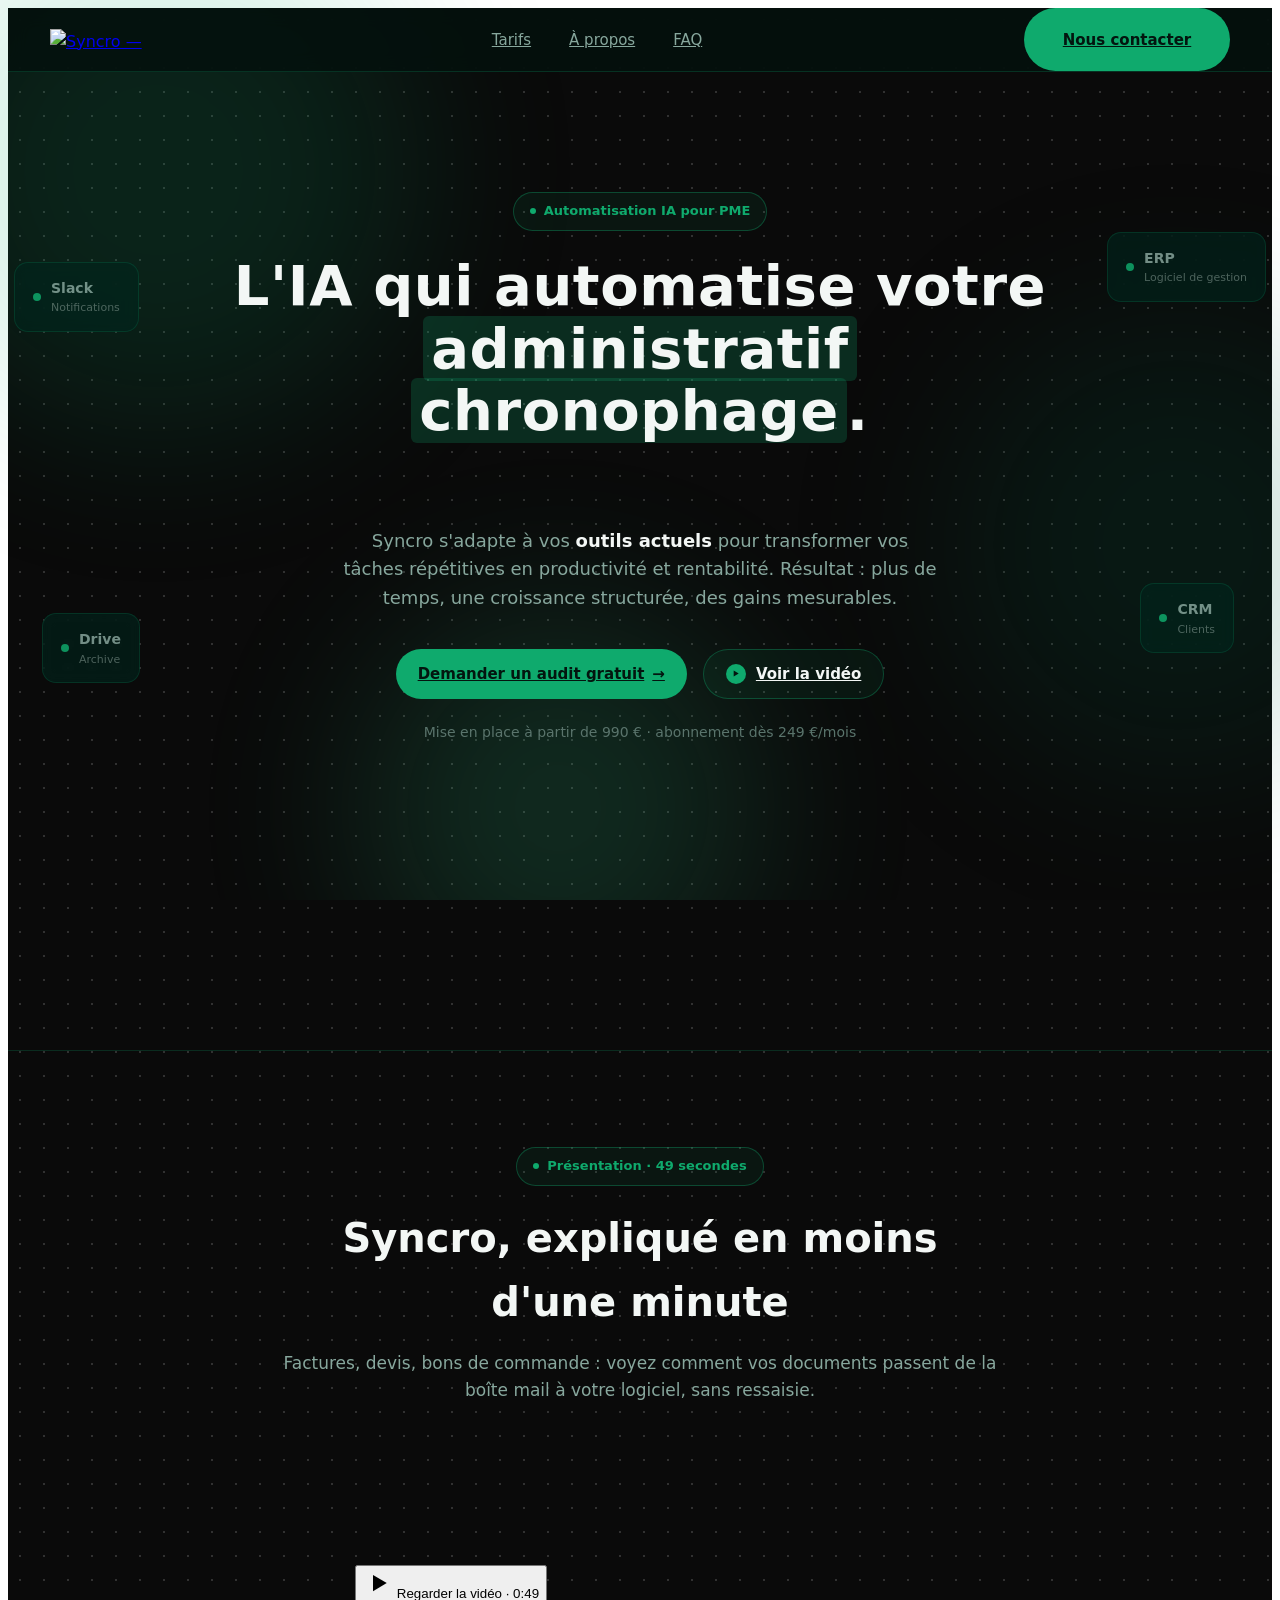
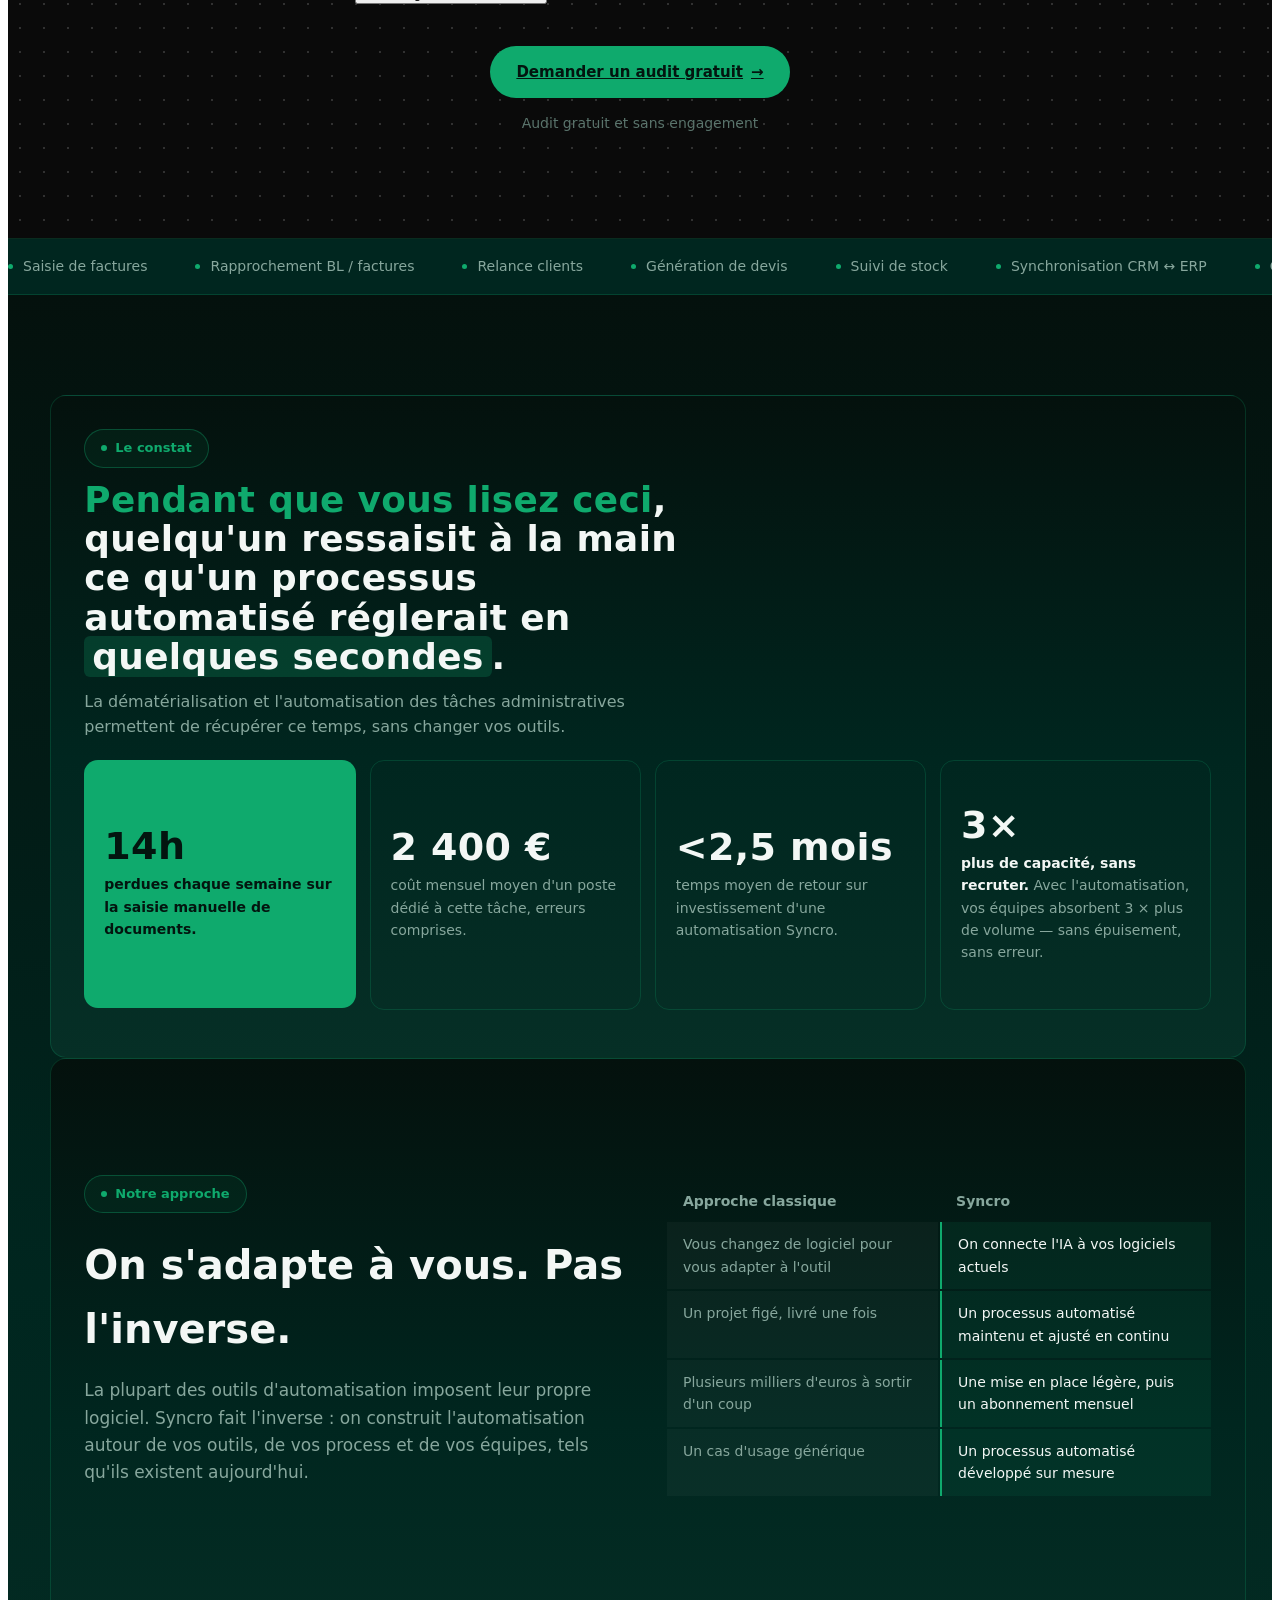
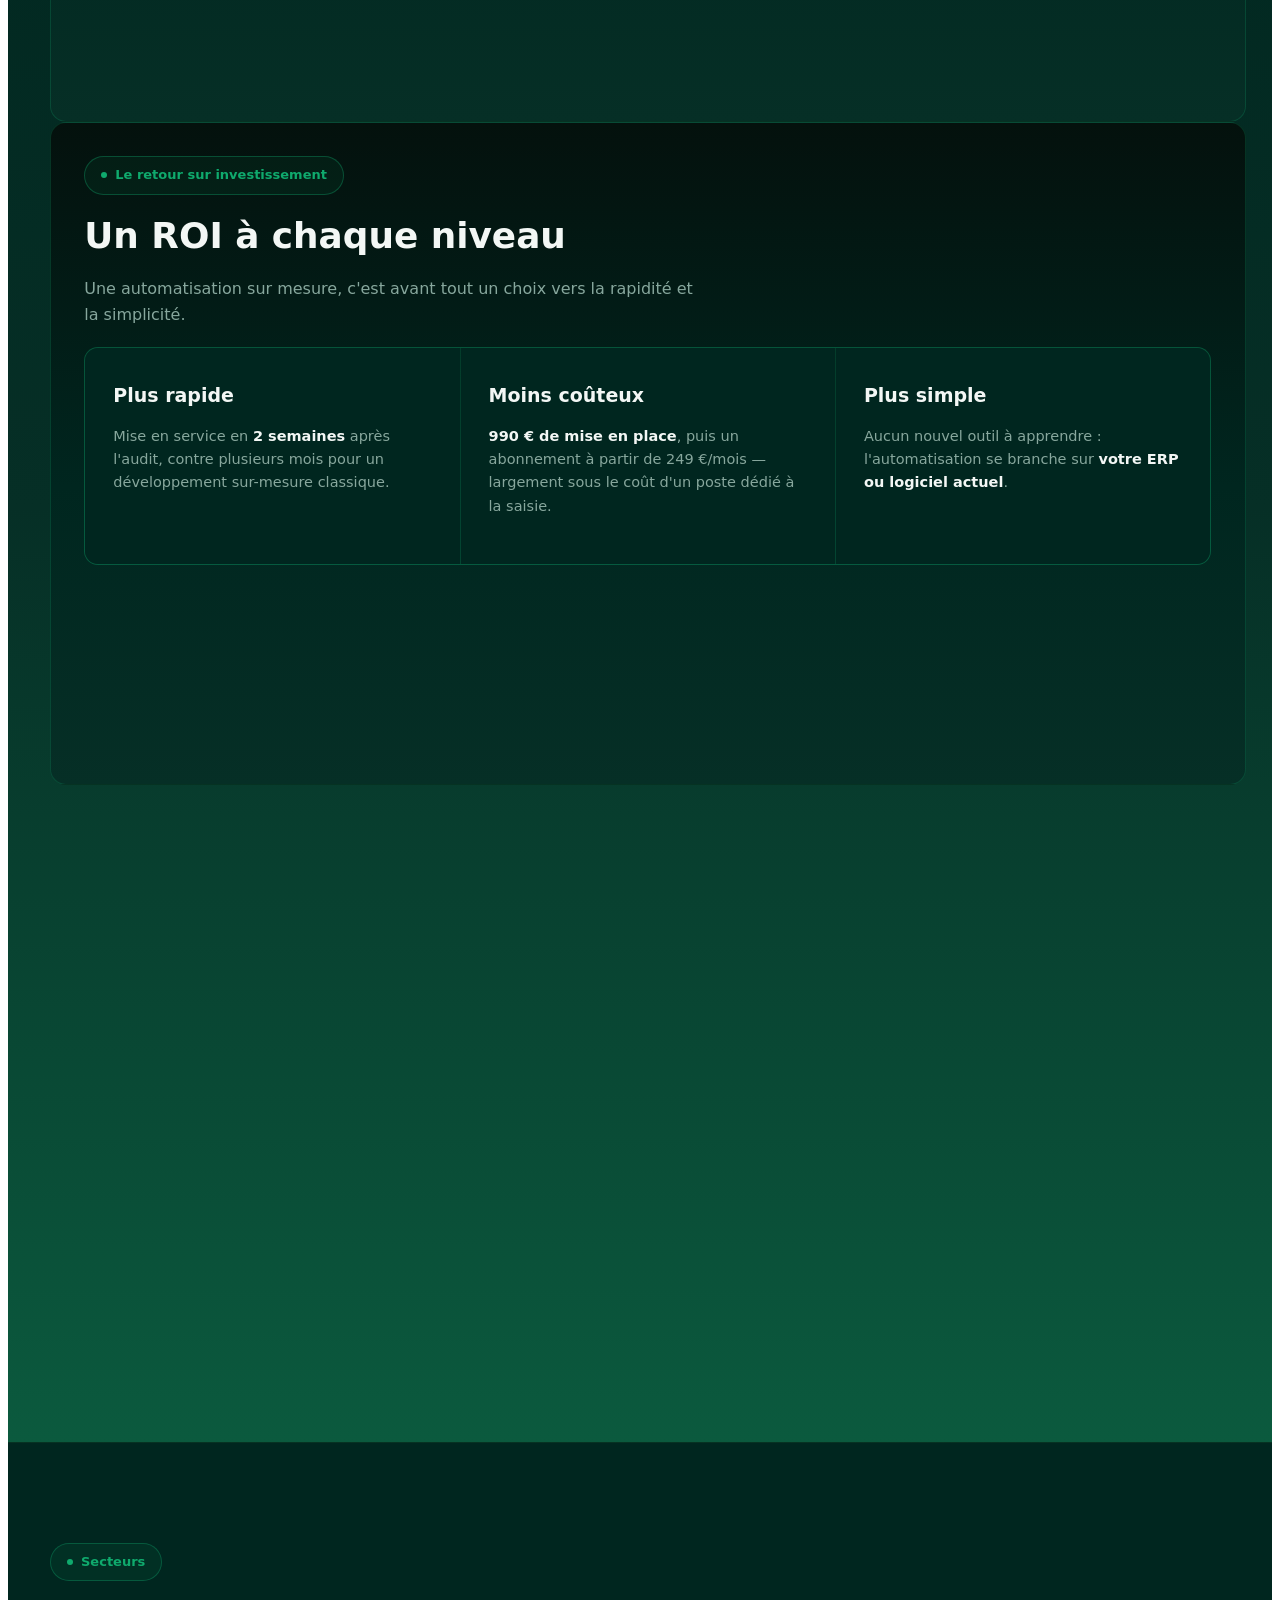
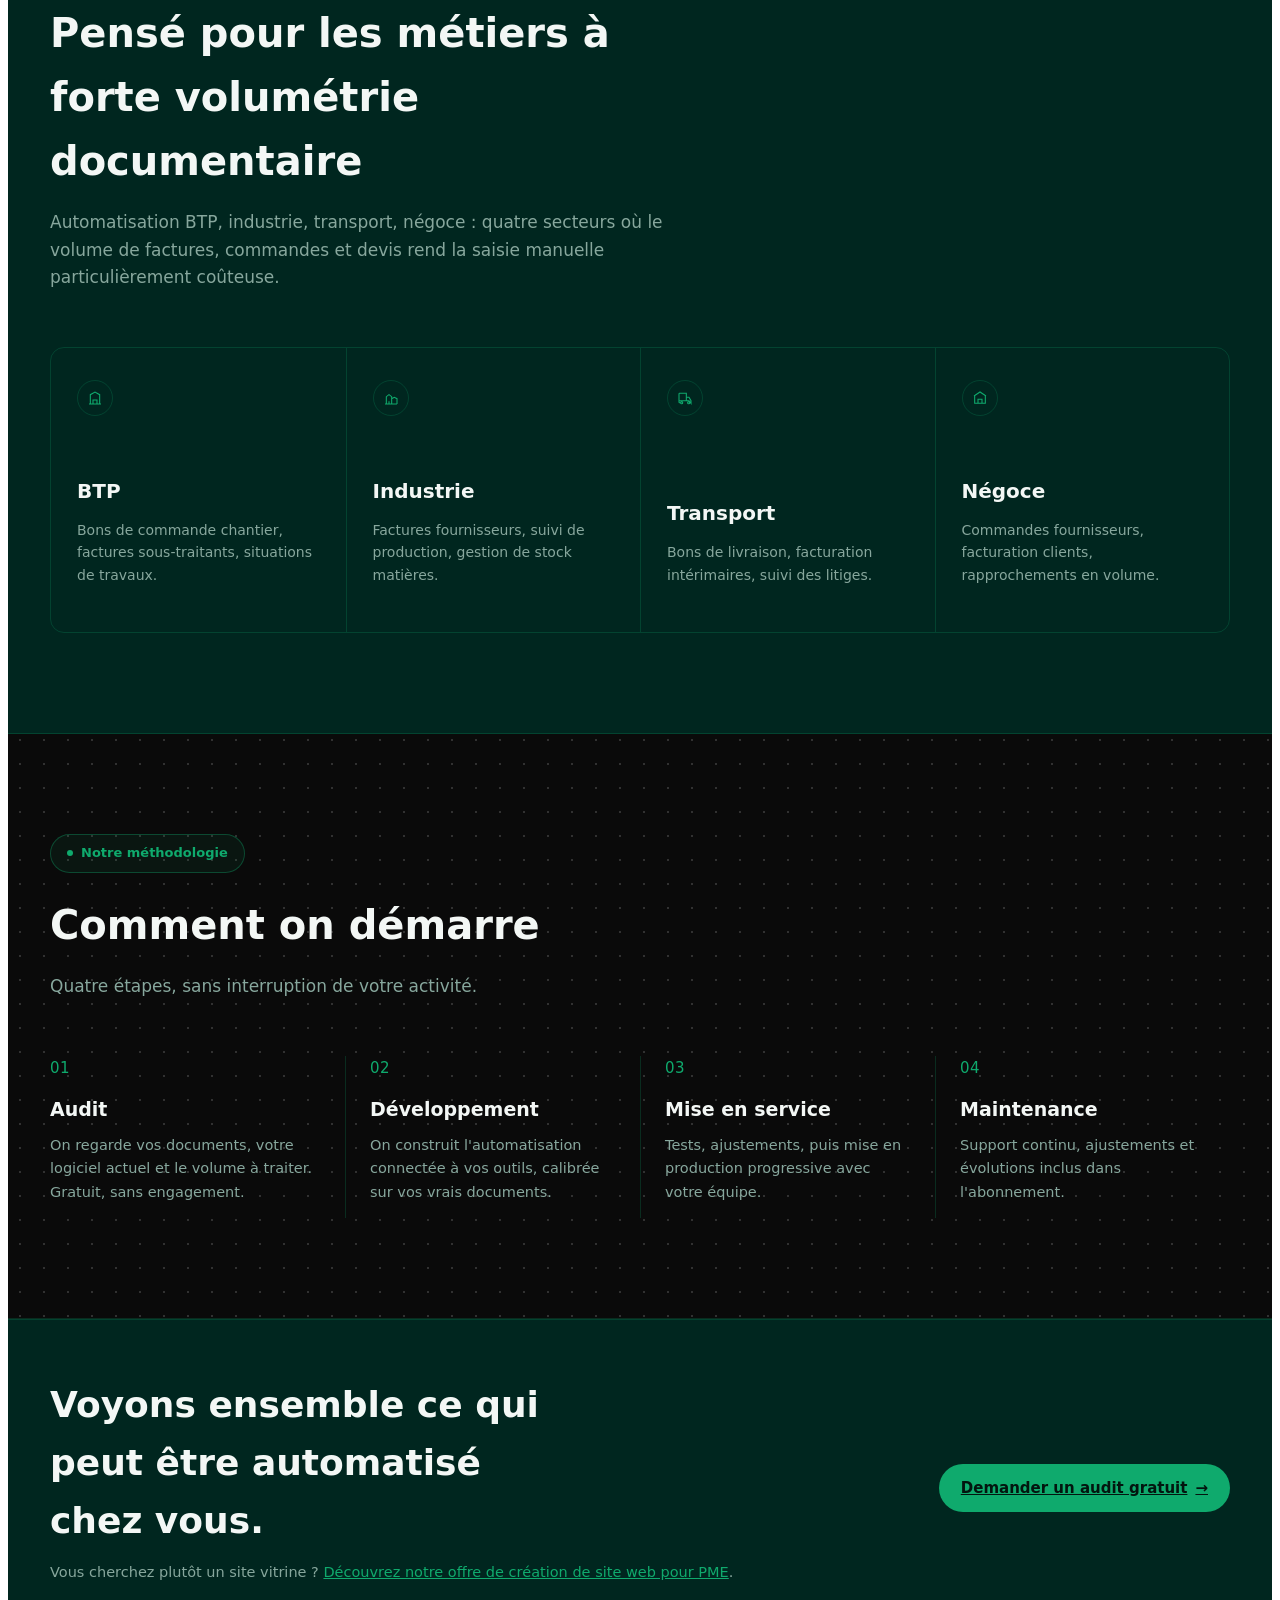
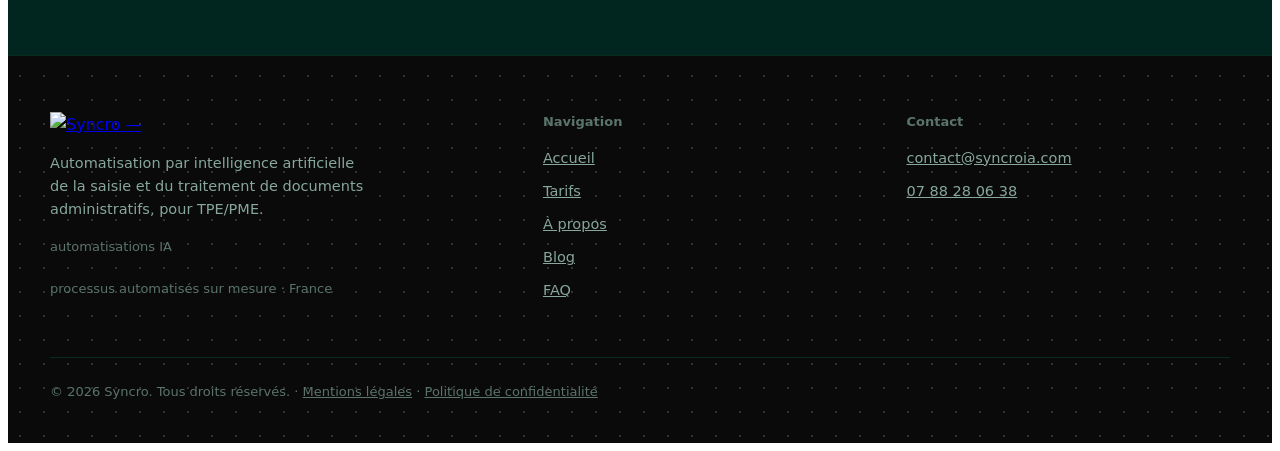
==== site-web-syncro/index.html @ abe9ef17 "Add files via upload" ====
<!DOCTYPE html>
<html lang="fr">
<head>
<meta charset="utf-8">
<meta name="viewport" content="width=device-width, initial-scale=1">
<title>Syncro — Automatisation IA et numérisation PME</title>
<meta name="description" content="Automatisation IA pour TPE PME : saisie de factures automatique, dématérialisation et automatisation des tâches administratives en BTP, industrie, transport et négoce.">
<link rel="canonical" href="https://syncroia.com/">
<link rel="icon" href="/favicon.ico" sizes="any">
<link rel="icon" type="image/png" sizes="32x32" href="/favicon-32x32.png">
<link rel="icon" type="image/png" sizes="16x16" href="/favicon-16x16.png">
<link rel="apple-touch-icon" href="/apple-touch-icon.png">
<meta property="og:title" content="Syncro — Automatisation IA et numérisation PME">
<meta property="og:description" content="Automatisation IA pour TPE PME : saisie de factures automatique, dématérialisation et automatisation des tâches administratives en BTP, industrie, transport et négoce.">
<meta property="og:image" content="https://syncroia.com/assets/syncro-logo.png">
<meta property="og:url" content="https://syncroia.com/">
<meta property="og:type" content="website">
<meta property="og:locale" content="fr_FR">
<meta name="twitter:card" content="summary_large_image">
<meta name="twitter:title" content="Syncro — Automatisation IA et numérisation PME">
<meta name="twitter:description" content="Automatisation IA pour TPE PME : saisie de factures automatique, dématérialisation et automatisation des tâches administratives en BTP, industrie, transport et négoce.">
<meta name="twitter:image" content="https://syncroia.com/assets/syncro-logo.png">
<link rel="preconnect" href="https://api.fontshare.com">
<link rel="preconnect" href="https://cdn.fontshare.com" crossorigin>
<link href="https://api.fontshare.com/v2/css?f[]=silka@400,500,600,700&amp;f[]=clash-display@500,600,700&amp;display=swap" rel="stylesheet">
<link rel="preload" as="image" href="/assets/video/vsl-syncro-poster.jpg">
<link rel="stylesheet" href="/assets/css/style.css">
<script type="application/ld+json">{"@context":"https://schema.org","@type":"Organization","name":"Syncro","legalName":"GZ Partners","url":"https://syncroia.com/","logo":"https://syncroia.com/assets/syncro-logo.png","email":"contact@syncroia.com","telephone":"+33788280638","address":{"@type":"PostalAddress","addressLocality":"Lambesc","postalCode":"13410","addressCountry":"FR"}}</script>
<script type="application/ld+json">{"@context":"https://schema.org","@type":"Service","serviceType":"Automatisation IA et numérisation des processus","provider":{"@type":"Organization","name":"Syncro"},"areaServed":"FR","description":"Automatisation des tâches administratives et saisie de factures automatique pour TPE PME du BTP, de l'industrie, du transport et du négoce."}</script>
<script type="application/ld+json">{"@context":"https://schema.org","@type":"Service","serviceType":"Création de site web pour PME","provider":{"@type":"Organization","name":"Syncro"},"areaServed":"FR","description":"Création de site web sur mesure pour TPE PME, rapide, sobre et optimisé SEO."}</script>
<script src="https://cdn.jsdelivr.net/npm/lenis@1.1.18/dist/lenis.min.js" defer></script>
<script src="/assets/js/main.js" defer></script>
</head>
<body>
<div style="position:relative;min-height:100vh;background:radial-gradient(ellipse 900px 500px at 15% -10%, rgba(15,170,109,0.12), transparent 60%), radial-gradient(rgba(255,255,255,0.16) 1px, transparent 1px) 0 0/24px 24px, #0a0a0a; color:#f3f7f5; font-family:'Silka','Segoe UI',system-ui,sans-serif; font-size:16px; line-height:1.6; -webkit-font-smoothing:antialiased;">

  <div aria-hidden="true" style="position:fixed;inset:0;z-index:0;pointer-events:none;overflow:hidden;">
    <div style="position:absolute;border-radius:50%;filter:blur(90px);opacity:0.16;width:520px;height:520px;background:#0faa6d;top:-10%;left:-8%;animation:drift1 34s ease-in-out infinite;"></div>
    <div style="position:absolute;border-radius:50%;filter:blur(90px);opacity:0.16;width:460px;height:460px;background:#006849;top:35%;right:-10%;animation:drift2 42s ease-in-out infinite;"></div>
    <div style="position:absolute;border-radius:50%;filter:blur(90px);opacity:0.16;width:400px;height:400px;background:#35d492;bottom:-12%;left:28%;animation:drift3 38s ease-in-out infinite;"></div>
  </div>

  <!-- HEADER -->
  <header class="site-header" style="position:sticky;top:0;z-index:40;background:rgba(4,17,13,0.86);backdrop-filter:blur(10px);border-bottom:1px solid rgba(15,170,109,0.22);">
    <div style="max-width:1180px;margin:0 auto;padding:0 28px;display:flex;align-items:center;justify-content:space-between;flex-wrap:wrap;">
      <a href="/" style="display:flex;align-items:center;padding:18px 0;"><img src="/assets/syncro-logo.png" alt="Syncro — automatisation IA pour TPE PME" width="120" height="22" style="height:22px;width:auto;display:block;"></a>
      <nav data-header-nav="" style="display:flex;gap:4px;font-size:15px;align-items:center;position:relative;">
                <a href="/tarifs" class="nav-link" style="color:#87a79d;border:1px solid transparent;border-radius:100px;padding:8px 16px;transition:color .2s ease;">Tarifs</a>
        <a href="/a-propos" class="nav-link" style="color:#87a79d;border:1px solid transparent;border-radius:100px;padding:8px 16px;transition:color .2s ease;">À propos</a>
        <a href="/faq" class="nav-link" style="color:#87a79d;border:1px solid transparent;border-radius:100px;padding:8px 16px;transition:color .2s ease;">FAQ</a>
      </nav>
      <a href="/contact" data-header-cta="" style="display: inline-flex; align-items: center; justify-content: center; font-weight: 600; font-size: 15px; padding: 12px 22px; border-radius: 95px; background: #0faa6d; color: #03150f; width: 162px; height: 39px">Nous contacter</a>
    </div>
  </header>

  <main style="position:relative;z-index:1;">

    <section style="padding: 120px 0 96px; border-bottom: 1px solid rgba(15,170,109,0.22); position: relative; overflow: hidden; height: 762px">
      <div style="max-width:1180px;margin:0 auto;padding:0 28px;position:relative;">
        <div aria-hidden="true" style="position:absolute;left:-8px;top:70px;padding:14px 18px;border-radius:14px;border:1px solid rgba(15,170,109,0.22);background:rgba(0,38,31,0.7);user-select:none;-webkit-user-select:none;pointer-events:none;backdrop-filter:blur(6px);display:flex;align-items:center;gap:10px;opacity:0.85;z-index:0;pointer-events:none;">
          <span style="width: 8px; height: 8px; border-radius: 50%; background-color: #0FAA6D"></span>
          <div><div style="font-family:'Clash Display','Segoe UI',system-ui,sans-serif;font-size:14px;font-weight:600;color:#87a79d;">Slack</div><div style="font-size:11px;color:#5a746c;">Notifications</div></div>
        </div>
        <div aria-hidden="true" style="position:absolute;right:-8px;top:40px;padding:14px 18px;border-radius:14px;border:1px solid rgba(15,170,109,0.22);background:rgba(0,38,31,0.7);user-select:none;-webkit-user-select:none;pointer-events:none;backdrop-filter:blur(6px);display:flex;align-items:center;gap:10px;opacity:0.85;z-index:0;pointer-events:none;">
          <span style="width:8px;height:8px;border-radius:50%;background:#0faa6d;"></span>
          <div><div style="font-family: 'Clash Display', 'Segoe UI', system-ui, sans-serif; font-size: 14px; font-weight: 600; color: #87A79D">ERP</div><div style="font-size:11px;color:#5a746c;">Logiciel de gestion</div></div>
        </div>
        <div aria-hidden="true" style="position:absolute;left:20px;bottom:60px;padding:14px 18px;border-radius:14px;border:1px solid rgba(15,170,109,0.22);background:rgba(0,38,31,0.7);user-select:none;-webkit-user-select:none;pointer-events:none;backdrop-filter:blur(6px);display:flex;align-items:center;gap:10px;opacity:0.85;z-index:0;pointer-events:none;">
          <span style="width: 8px; height: 8px; border-radius: 50%; background-color: #0FAA6D"></span>
          <div><div style="font-family: 'Clash Display', 'Segoe UI', system-ui, sans-serif; font-size: 14px; font-weight: 600; color: #87A79D">Drive</div><div style="font-size:11px;color:#5a746c;">Archive</div></div>
        </div>
        <div aria-hidden="true" style="position:absolute;right:24px;bottom:90px;padding:14px 18px;border-radius:14px;border:1px solid rgba(15,170,109,0.22);background:rgba(0,38,31,0.7);user-select:none;-webkit-user-select:none;pointer-events:none;backdrop-filter:blur(6px);display:flex;align-items:center;gap:10px;opacity:0.85;z-index:0;pointer-events:none;">
          <span style="width: 8px; height: 8px; border-radius: 50%; background-color: #0FAA6D"></span>
          <div><div style="font-family: 'Clash Display', 'Segoe UI', system-ui, sans-serif; font-size: 14px; font-weight: 600; color: #87A79D">CRM</div><div style="font-size:11px;color:#5a746c;">Clients</div></div>
        </div>

        <div style="max-width:820px;margin:0 auto;text-align:center;position:relative;z-index:1;">
          <div style="display:inline-flex;align-items:center;gap:8px;padding:8px 16px;border-radius:100px;border:1px solid rgba(15,170,109,0.35);background:rgba(15,170,109,0.08);font-size:13px;font-weight:600;color:#0faa6d;margin-bottom:24px;"><span style="width:6px;height:6px;border-radius:50%;background:#0faa6d;"></span>Automatisation IA pour PME</div>
          <h1 style="font-family:'Clash Display','Segoe UI',system-ui,sans-serif;font-weight:600;line-height:1.12;letter-spacing:0.01em;margin:0;font-size:clamp(34px,5vw,56px);">L'IA qui automatise votre <span style="background:rgba(15,170,109,0.22);border-radius:6px;padding:0 8px;box-decoration-break:clone;-webkit-box-decoration-break:clone;">administratif chronophage</span>.</h1>
          
          <p style="margin-top:26px;font-size:18px;color:#87a79d;max-width:52ch;margin-left:auto;margin-right:auto;"><br><br>Syncro s'adapte à vos&nbsp;<strong style="color: rgb(243, 247, 245);">outils actuels</strong>&nbsp;pour transformer vos tâches répétitives en productivité et rentabilité. Résultat : plus de temps, une croissance structurée, des gains mesurables.</p><div style="margin-top:36px;display:flex;gap:16px;flex-wrap:wrap;justify-content:center;">
            <a href="/contact" style="display: inline-flex; align-items: center; gap: 8px; justify-content: center; font-weight: 600; font-size: 15px; padding: 12px 22px; border-radius: 75px; background: #0faa6d; color: #03150f">Demander un audit gratuit <span>→</span></a>
            <a href="#video" data-scroll style="display:inline-flex;align-items:center;gap:10px;justify-content:center;font-weight:600;font-size:15px;padding:12px 22px;border-radius:75px;border:1px solid rgba(15,170,109,0.35);background:rgba(15,170,109,0.08);color:#f3f7f5;"><span style="display:inline-flex;width:20px;height:20px;border-radius:50%;background:#0faa6d;color:#03150f;align-items:center;justify-content:center;"><svg viewBox="0 0 24 24" width="11" height="11" aria-hidden="true"><path d="M8 5.5v13l11-6.5z" fill="currentColor"></path></svg></span>Voir la vidéo</a>
          </div>
          <p style="margin-top:22px;font-size:14px;color:#5a746c;">Mise en place à partir de 990 € · abonnement dès 249 €/mois</p>
        </div>
      </div>
    </section>

    <!-- ================= VSL ================= -->
    <section id="video" style="padding:96px 0 104px;border-bottom:1px solid rgba(15,170,109,0.22);position:relative;">
      <div style="max-width:1180px;margin:0 auto;padding:0 28px;">
        <div style="max-width:720px;margin:0 auto 44px;text-align:center;">
          <div style="display:inline-flex;align-items:center;gap:8px;padding:8px 16px;border-radius:100px;border:1px solid rgba(15,170,109,0.35);background:rgba(15,170,109,0.08);font-size:13px;font-weight:600;color:#0faa6d;margin-bottom:20px;"><span style="width:6px;height:6px;border-radius:50%;background:#0faa6d;"></span>Présentation · 49 secondes</div>
          <h2 style="font-family:'Clash Display','Segoe UI',system-ui,sans-serif;font-weight:600;font-size:clamp(28px,3.2vw,40px);margin:0;">Syncro, expliqué en moins d'une minute</h2>
          <p style="margin-top:16px;color:#87a79d;font-size:17px;">Factures, devis, bons de commande : voyez comment vos documents passent de la boîte mail à votre logiciel, sans ressaisie.</p>
        </div>
        <div class="vsl" data-vsl>
          <video preload="metadata" playsinline poster="/assets/video/vsl-syncro-poster.jpg" aria-label="Vidéo de présentation Syncro">
            <source src="/assets/video/vsl-syncro.mp4" type="video/mp4">
          </video>
          <button type="button" class="vsl__play" data-vsl-play aria-label="Lire la vidéo de présentation">
            <span class="vsl__icon"><svg viewBox="0 0 24 24" width="30" height="30" aria-hidden="true"><path d="M8 5.5v13l11-6.5z" fill="currentColor"></path></svg></span>
            <span class="vsl__label">Regarder la vidéo · 0:49</span>
          </button>
          <div class="vsl__end" data-vsl-end hidden>
            <p class="vsl__end-title">Prêt à récupérer ces heures ?</p>
            <div class="vsl__end-actions">
              <a href="/contact" class="vsl__cta">Demander un audit gratuit <span>→</span></a>
              <button type="button" class="vsl__replay" data-vsl-replay>↻ Revoir</button>
            </div>
          </div>
        </div>
        <div style="margin-top:40px;display:flex;flex-direction:column;align-items:center;gap:14px;text-align:center;">
          <a href="/contact" style="display:inline-flex;align-items:center;gap:8px;justify-content:center;font-weight:600;font-size:15px;padding:14px 26px;border-radius:75px;background:#0faa6d;color:#03150f;">Demander un audit gratuit <span>→</span></a>
          <p style="margin:0;font-size:14px;color:#5a746c;">Audit gratuit et sans engagement</p>
        </div>
      </div>
    </section>


    <div aria-hidden="true" style="border-bottom:1px solid rgba(15,170,109,0.22);background:#00261f;overflow:hidden;padding:16px 0;">
      <div style="display:flex;gap:48px;width:max-content;animation:scrollleft 90s linear infinite;">
        <span style="font-family:'Clash Display','Segoe UI',system-ui,sans-serif;font-size:14px;color:#87a79d;white-space:nowrap;display:flex;align-items:center;gap:10px;"><span style="width:5px;height:5px;border-radius:50%;background:#0faa6d;display:inline-block;"></span>Saisie de factures</span>
        <span style="font-family:'Clash Display','Segoe UI',system-ui,sans-serif;font-size:14px;color:#87a79d;white-space:nowrap;display:flex;align-items:center;gap:10px;"><span style="width:5px;height:5px;border-radius:50%;background:#0faa6d;display:inline-block;"></span>Rapprochement BL / factures</span>
        <span style="font-family:'Clash Display','Segoe UI',system-ui,sans-serif;font-size:14px;color:#87a79d;white-space:nowrap;display:flex;align-items:center;gap:10px;"><span style="width:5px;height:5px;border-radius:50%;background:#0faa6d;display:inline-block;"></span>Relance clients</span>
        <span style="font-family:'Clash Display','Segoe UI',system-ui,sans-serif;font-size:14px;color:#87a79d;white-space:nowrap;display:flex;align-items:center;gap:10px;"><span style="width:5px;height:5px;border-radius:50%;background:#0faa6d;display:inline-block;"></span>Génération de devis</span>
        <span style="font-family:'Clash Display','Segoe UI',system-ui,sans-serif;font-size:14px;color:#87a79d;white-space:nowrap;display:flex;align-items:center;gap:10px;"><span style="width:5px;height:5px;border-radius:50%;background:#0faa6d;display:inline-block;"></span>Suivi de stock</span>
        <span style="font-family:'Clash Display','Segoe UI',system-ui,sans-serif;font-size:14px;color:#87a79d;white-space:nowrap;display:flex;align-items:center;gap:10px;"><span style="width:5px;height:5px;border-radius:50%;background:#0faa6d;display:inline-block;"></span>Synchronisation CRM ↔ ERP</span>
        <span style="font-family:'Clash Display','Segoe UI',system-ui,sans-serif;font-size:14px;color:#87a79d;white-space:nowrap;display:flex;align-items:center;gap:10px;"><span style="width:5px;height:5px;border-radius:50%;background:#0faa6d;display:inline-block;"></span>Classement de documents</span>
        <span style="font-family:'Clash Display','Segoe UI',system-ui,sans-serif;font-size:14px;color:#87a79d;white-space:nowrap;display:flex;align-items:center;gap:10px;"><span style="width:5px;height:5px;border-radius:50%;background:#0faa6d;display:inline-block;"></span>Reporting hebdomadaire</span>
        <span style="font-family:'Clash Display','Segoe UI',system-ui,sans-serif;font-size:14px;color:#87a79d;white-space:nowrap;display:flex;align-items:center;gap:10px;"><span style="width:5px;height:5px;border-radius:50%;background:#0faa6d;display:inline-block;"></span>Saisie de factures</span>
        <span style="font-family:'Clash Display','Segoe UI',system-ui,sans-serif;font-size:14px;color:#87a79d;white-space:nowrap;display:flex;align-items:center;gap:10px;"><span style="width:5px;height:5px;border-radius:50%;background:#0faa6d;display:inline-block;"></span>Rapprochement BL / factures</span>
        <span style="font-family:'Clash Display','Segoe UI',system-ui,sans-serif;font-size:14px;color:#87a79d;white-space:nowrap;display:flex;align-items:center;gap:10px;"><span style="width:5px;height:5px;border-radius:50%;background:#0faa6d;display:inline-block;"></span>Relance clients</span>
        <span style="font-family:'Clash Display','Segoe UI',system-ui,sans-serif;font-size:14px;color:#87a79d;white-space:nowrap;display:flex;align-items:center;gap:10px;"><span style="width:5px;height:5px;border-radius:50%;background:#0faa6d;display:inline-block;"></span>Génération de devis</span>
        <span style="font-family:'Clash Display','Segoe UI',system-ui,sans-serif;font-size:14px;color:#87a79d;white-space:nowrap;display:flex;align-items:center;gap:10px;"><span style="width:5px;height:5px;border-radius:50%;background:#0faa6d;display:inline-block;"></span>Suivi de stock</span>
        <span style="font-family:'Clash Display','Segoe UI',system-ui,sans-serif;font-size:14px;color:#87a79d;white-space:nowrap;display:flex;align-items:center;gap:10px;"><span style="width:5px;height:5px;border-radius:50%;background:#0faa6d;display:inline-block;"></span>Synchronisation CRM ↔ ERP</span>
        <span style="font-family:'Clash Display','Segoe UI',system-ui,sans-serif;font-size:14px;color:#87a79d;white-space:nowrap;display:flex;align-items:center;gap:10px;"><span style="width:5px;height:5px;border-radius:50%;background:#0faa6d;display:inline-block;"></span>Classement de documents</span>
        <span style="font-family:'Clash Display','Segoe UI',system-ui,sans-serif;font-size:14px;color:#87a79d;white-space:nowrap;display:flex;align-items:center;gap:10px;"><span style="width:5px;height:5px;border-radius:50%;background:#0faa6d;display:inline-block;"></span>Reporting hebdomadaire</span>
      </div>
    </div>

    <section style="padding: 100px 0; border-bottom: 1px solid rgba(15,170,109,0.22); background: linear-gradient(180deg,#04110d 0%,#00261f 36%,#062f26 66%,#0b5a3e 100%); height: 2547px">
      <div style="max-width: 1180px; margin: 0 auto; padding: 0 28px;">
      <div class="card-stack">
        <div class="card-stack__item" style="--stack-i: 1; transform-origin: 50% 0%; display: flex; flex-direction: column; justify-content: flex-start; gap: 12px; padding: clamp(22px,2.6vw,34px); border: 1px solid rgba(15,170,109,0.22); border-radius: 16px; background: linear-gradient(180deg,#04110d 0%,#00261f 55%,#062f26 100%); width: 1127px; height: 595px">
        <div style="display:inline-flex;align-self:flex-start;align-items:center;gap:8px;padding:8px 16px;border-radius:100px;border:1px solid rgba(15,170,109,0.35);background:rgba(15,170,109,0.08);font-size:13px;font-weight:600;color:#0faa6d;"><span style="width:6px;height:6px;border-radius:50%;background:#0faa6d;"></span>Le constat</div>
        <h2 style="font-family:'Clash Display','Segoe UI',system-ui,sans-serif;font-weight:600;line-height:1.1;letter-spacing:0.01em;margin:0;font-size:clamp(22px,2.8vw,36px);max-width:24ch;"><span style="color:#0faa6d;">Pendant que vous lisez ceci</span>, quelqu'un ressaisit à la main ce qu'un processus automatisé réglerait en <span style="background:rgba(15,170,109,0.22);border-radius:6px;padding:0 8px;box-decoration-break:clone;-webkit-box-decoration-break:clone;">quelques secondes</span>.</h2>
        <p style="margin:0;color:#87a79d;font-size:16px;max-width:60ch;">La dématérialisation et l'automatisation des tâches administratives permettent de récupérer ce temps, sans changer vos outils.</p>
        <div style="display:grid;grid-template-columns:repeat(4,minmax(0,1fr));gap:14px;margin-top:8px;">
          <div style="background:#0faa6d;color:#03150f;border-radius:14px;padding:22px 20px;display:flex;flex-direction:column;justify-content:center;height:100%;">
            <div style="font-family:'Clash Display','Segoe UI',system-ui,sans-serif;font-size:clamp(26px,3vw,38px);font-weight:600;letter-spacing:0.01em;line-height:1;">14h</div><p style="margin:8px 0 0;font-size:14px;font-weight:600;">perdues chaque semaine sur la saisie manuelle de documents.</p>
          </div>
          <div style="border:1px solid rgba(15,170,109,0.22);border-radius:14px;padding:22px 20px;display:flex;flex-direction:column;justify-content:center;height:100%;">
            <div style="font-family:'Clash Display','Segoe UI',system-ui,sans-serif;font-size:clamp(26px,3vw,38px);font-weight:600;letter-spacing:0.01em;line-height:1;">2 400 €</div>
            <p style="margin:8px 0 0;color:#87a79d;font-size:14px;">coût mensuel moyen d'un poste dédié à cette tâche, erreurs comprises.</p>
          </div>
          <div style="border:1px solid rgba(15,170,109,0.22);border-radius:14px;padding:22px 20px;display:flex;flex-direction:column;justify-content:center;height:100%;">
            <div style="font-family:'Clash Display','Segoe UI',system-ui,sans-serif;font-size:clamp(26px,3vw,38px);font-weight:600;letter-spacing:0.01em;line-height:1;">&lt;2,5 mois</div>
            <p style="margin:8px 0 0;color:#87a79d;font-size:14px;">temps moyen de retour sur investissement d'une automatisation Syncro.</p>
          </div>
          <div style="border:1px solid rgba(15,170,109,0.22);border-radius:14px;padding:22px 20px;display:flex;flex-direction:column;justify-content:center;height:100%;">
            <div style="font-family:'Clash Display','Segoe UI',system-ui,sans-serif;font-size:clamp(26px,3vw,38px);font-weight:600;letter-spacing:0.01em;line-height:1;">3×</div>
            <p style="margin:8px 0 0;color:#87a79d;font-size:14px;"><strong style="color:#f3f7f5;">plus de capacité, sans recruter.</strong> Avec l'automatisation, vos équipes absorbent 3 × plus de volume — sans épuisement, sans erreur.</p>
          </div>
        </div>
        </div>

        <div class="card-stack__item" style="--stack-i: 2; transform-origin: 50% 0%; display: flex; flex-direction: column; justify-content: flex-start; padding: clamp(22px,2.6vw,34px); border: 1px solid rgba(15,170,109,0.22); border-radius: 16px; background: linear-gradient(180deg,#04110d 0%,#00261f 55%,#062f26 100%); width: 1127px; height: 595px">
        <div style="display: grid; grid-template-columns: 1fr 1fr; gap: clamp(24px,3vw,56px); align-items: center; height: 493px">
        <div>
          <div style="display:inline-flex;align-items:center;gap:8px;padding:8px 16px;border-radius:100px;border:1px solid rgba(15,170,109,0.35);background:rgba(15,170,109,0.08);font-size:13px;font-weight:600;color:#0faa6d;margin-bottom:20px;"><span style="width:6px;height:6px;border-radius:50%;background:#0faa6d;"></span>Notre approche</div>
          <h2 style="font-family:'Clash Display','Segoe UI',system-ui,sans-serif;font-weight:600;font-size:clamp(28px,3.2vw,40px);margin:0;">On s'adapte à vous. Pas l'inverse.</h2>
          <p style="margin-top:16px;color:#87a79d;font-size:17px;">La plupart des outils d'automatisation imposent leur propre logiciel. Syncro fait l'inverse : on construit l'automatisation autour de vos outils, de vos process et de vos équipes, tels qu'ils existent aujourd'hui.</p>
        </div>
        <div data-compare-table="" style="display:flex;flex-direction:column;gap:2px;">
          <div data-compare-row="" style="display:grid;grid-template-columns:1fr 1fr;gap:2px;">
            <div style="padding:8px 16px;font-size:14px;font-family:'Clash Display','Segoe UI',system-ui,sans-serif;font-weight:600;color:#87a79d;">Approche classique</div>
            <div style="padding:8px 16px;font-size:14px;font-family:'Clash Display','Segoe UI',system-ui,sans-serif;font-weight:600;color:#87a79d;">Syncro</div>
          </div>
          <div data-compare-row="" style="display:grid;grid-template-columns:1fr 1fr;gap:2px;">
            <div style="padding:11px 16px;font-size:14px;background:rgba(255,255,255,0.03);color:#87a79d;">Vous changez de logiciel pour vous adapter à l'outil</div>
            <div style="padding:11px 16px;font-size:14px;background:rgba(15,170,109,0.09);color:#f3f7f5;border-left:2px solid #0faa6d;">On connecte l'IA à vos logiciels actuels</div>
          </div>
          <div data-compare-row="" style="display:grid;grid-template-columns:1fr 1fr;gap:2px;">
            <div style="padding:11px 16px;font-size:14px;background:rgba(255,255,255,0.03);color:#87a79d;">Un projet figé, livré une fois</div>
            <div style="padding:11px 16px;font-size:14px;background:rgba(15,170,109,0.09);color:#f3f7f5;border-left:2px solid #0faa6d;">Un processus automatisé maintenu et ajusté en continu</div>
          </div>
          <div data-compare-row="" style="display:grid;grid-template-columns:1fr 1fr;gap:2px;">
            <div style="padding:11px 16px;font-size:14px;background:rgba(255,255,255,0.03);color:#87a79d;">Plusieurs milliers d'euros à sortir d'un coup</div>
            <div style="padding:11px 16px;font-size:14px;background:rgba(15,170,109,0.09);color:#f3f7f5;border-left:2px solid #0faa6d;">Une mise en place légère, puis un abonnement mensuel</div>
          </div>
          <div data-compare-row="" style="display:grid;grid-template-columns:1fr 1fr;gap:2px;">
            <div style="padding:11px 16px;font-size:14px;background:rgba(255,255,255,0.03);color:#87a79d;">Un cas d'usage générique</div>
            <div style="padding:11px 16px;font-size:14px;background:rgba(15,170,109,0.09);color:#f3f7f5;border-left:2px solid #0faa6d;">Un processus automatisé développé sur mesure</div>
          </div>
        </div>
        </div>
        </div>

        <div class="card-stack__item" style="--stack-i: 3; transform-origin: 50% 0%; display: flex; flex-direction: column; justify-content: flex-start; gap: 12px; padding: clamp(22px,2.6vw,34px); border: 1px solid rgba(15,170,109,0.22); border-radius: 16px; background: linear-gradient(180deg,#04110d 0%,#00261f 55%,#062f26 100%); width: 1127px; height: 595px">
        <div style="display:inline-flex;align-self:flex-start;align-items:center;gap:8px;padding:8px 16px;border-radius:100px;border:1px solid rgba(15,170,109,0.35);background:rgba(15,170,109,0.08);font-size:13px;font-weight:600;color:#0faa6d;"><span style="width:6px;height:6px;border-radius:50%;background:#0faa6d;"></span>Le retour sur investissement</div>
        <h2 style="font-family:'Clash Display','Segoe UI',system-ui,sans-serif;font-weight:600;font-size:clamp(22px,2.8vw,36px);margin:0;">Un ROI à chaque niveau</h2>
        <p style="color:#87a79d;font-size:16px;max-width:60ch;margin:0 0 8px;">Une automatisation sur mesure, c'est avant tout un choix vers la rapidité et la simplicité.</p>
        <div style="display:grid;grid-template-columns:repeat(3,1fr);gap:1px;background:rgba(15,170,109,0.22);border:1px solid rgba(15,170,109,0.22);border-radius:14px;overflow:hidden;">
          <div style="background:#00261f;padding:32px 28px;">
            <h3 style="font-family:'Clash Display','Segoe UI',system-ui,sans-serif;font-size:19px;font-weight:600;margin:0 0 12px;">Plus rapide</h3>
            <p style="color:#87a79d;font-size:14.5px;">Mise en service en <strong style="color:#f3f7f5;">2 semaines</strong> après l'audit, contre plusieurs mois pour un développement sur-mesure classique.</p>
          </div>
          <div style="background:#00261f;padding:32px 28px;">
            <h3 style="font-family:'Clash Display','Segoe UI',system-ui,sans-serif;font-size:19px;font-weight:600;margin:0 0 12px;">Moins coûteux</h3>
            <p style="color:#87a79d;font-size:14.5px;"><strong style="color:#f3f7f5;">990 € de mise en place</strong>, puis un abonnement à partir de 249 €/mois — largement sous le coût d'un poste dédié à la saisie.</p>
          </div>
          <div style="background:#00261f;padding:32px 28px;">
            <h3 style="font-family:'Clash Display','Segoe UI',system-ui,sans-serif;font-size:19px;font-weight:600;margin:0 0 12px;">Plus simple</h3>
            <p style="color:#87a79d;font-size:14.5px;">Aucun nouvel outil à apprendre : l'automatisation se branche sur <strong style="color:#f3f7f5;">votre ERP ou logiciel actuel</strong>.</p>
          </div>
        </div>
        </div>
        <span aria-hidden="true" style="display:block;height:8svh;"></span>
      </div>
      </div>
    </section>

    <section style="padding: 100px 0; border-bottom: 1px solid rgba(15,170,109,0.22); background-color: #00261F">
      <div style="max-width:1180px;margin:0 auto;padding:0 28px;">
        <div style="max-width:640px;margin-bottom:56px;">
          <div style="display:inline-flex;align-items:center;gap:8px;padding:8px 16px;border-radius:100px;border:1px solid rgba(15,170,109,0.35);background:rgba(15,170,109,0.08);font-size:13px;font-weight:600;color:#0faa6d;margin-bottom:20px;"><span style="width:6px;height:6px;border-radius:50%;background:#0faa6d;"></span>Secteurs</div>
          <h2 style="font-family:'Clash Display','Segoe UI',system-ui,sans-serif;font-weight:600;font-size:clamp(28px,3.2vw,40px);margin:0;">Pensé pour les métiers à forte volumétrie documentaire</h2>
          <p style="margin-top:16px;color:#87a79d;font-size:17px;">Automatisation BTP, industrie, transport, négoce : quatre secteurs où le volume de factures, commandes et devis rend la saisie manuelle particulièrement coûteuse.</p>
        </div>
        <div style="display:grid;grid-template-columns:repeat(4,1fr);border:1px solid rgba(15,170,109,0.22);border-radius:14px;overflow:hidden;">
          <div style="padding:32px 26px;min-height:220px;display:flex;flex-direction:column;justify-content:space-between;">
            <div style="width:34px;height:34px;border-radius:50%;border:1px solid rgba(15,170,109,0.22);display:flex;align-items:center;justify-content:center;"><svg viewBox="0 0 24 24" width="16" height="16" fill="none" stroke="#0faa6d" stroke-width="1.6"><path d="M3 21h18M5 21V7l7-4 7 4v14M9 21v-6h6v6M9 11h.01M15 11h.01M9 15h.01M15 15h.01"></path></svg></div>
            <div><h3 style="font-family:'Clash Display','Segoe UI',system-ui,sans-serif;font-size:20px;font-weight:600;margin:16px 0 0;">BTP</h3><p style="color:#87a79d;font-size:14px;margin-top:12px;">Bons de commande chantier, factures sous-traitants, situations de travaux.</p></div>
          </div>
          <div style="padding:32px 26px;border-left:1px solid rgba(15,170,109,0.22);min-height:220px;display:flex;flex-direction:column;justify-content:space-between;">
            <div style="width:34px;height:34px;border-radius:50%;border:1px solid rgba(15,170,109,0.22);display:flex;align-items:center;justify-content:center;"><svg viewBox="0 0 24 24" width="16" height="16" fill="none" stroke="#0faa6d" stroke-width="1.6"><path d="M3 21h18M5 21V10l4-3 4 3v11M13 21v-8l4-2 4 2v8M9 21v-4h0"></path></svg></div>
            <div><h3 style="font-family:'Clash Display','Segoe UI',system-ui,sans-serif;font-size:20px;font-weight:600;margin:16px 0 0;">Industrie</h3><p style="color:#87a79d;font-size:14px;margin-top:12px;">Factures fournisseurs, suivi de production, gestion de stock matières.</p></div>
          </div>
          <div style="padding:32px 26px;border-left:1px solid rgba(15,170,109,0.22);min-height:220px;display:flex;flex-direction:column;justify-content:space-between;">
            <div style="width:34px;height:34px;border-radius:50%;border:1px solid rgba(15,170,109,0.22);display:flex;align-items:center;justify-content:center;"><svg viewBox="0 0 24 24" width="16" height="16" fill="none" stroke="#0faa6d" stroke-width="1.6"><path d="M3 16V6a1 1 0 0 1 1-1h10v11M3 16h11M3 16v2a1 1 0 0 0 1 1h1M14 16h4l3 4v-4h0l-3-5h-4v5Z"></path><circle cx="7" cy="19" r="1.6"></circle><circle cx="17.5" cy="19" r="1.6"></circle></svg></div>
            <div><h3 style="font-family:'Clash Display','Segoe UI',system-ui,sans-serif;font-size:20px;font-weight:600;margin:16px 0 0;">Transport</h3><p style="color:#87a79d;font-size:14px;margin-top:12px;">Bons de livraison, facturation intérimaires, suivi des litiges.</p></div>
          </div>
          <div style="padding:32px 26px;border-left:1px solid rgba(15,170,109,0.22);min-height:220px;display:flex;flex-direction:column;justify-content:space-between;">
            <div style="width:34px;height:34px;border-radius:50%;border:1px solid rgba(15,170,109,0.22);display:flex;align-items:center;justify-content:center;"><svg viewBox="0 0 24 24" width="16" height="16" fill="none" stroke="#0faa6d" stroke-width="1.6"><path d="M3 9l9-6 9 6M4 9v11h16V9M9 20v-6h6v6"></path></svg></div>
            <div><h3 style="font-family:'Clash Display','Segoe UI',system-ui,sans-serif;font-size:20px;font-weight:600;margin:16px 0 0;">Négoce</h3><p style="color:#87a79d;font-size:14px;margin-top:12px;">Commandes fournisseurs, facturation clients, rapprochements en volume.</p></div>
          </div>
        </div>
      </div>
    </section>

    <section style="padding:100px 0;border-bottom:1px solid rgba(15,170,109,0.22);">
      <div style="max-width:1180px;margin:0 auto;padding:0 28px;">
        <div style="max-width:640px;margin-bottom:56px;">
          <div style="display:inline-flex;align-items:center;gap:8px;padding:8px 16px;border-radius:100px;border:1px solid rgba(15,170,109,0.35);background:rgba(15,170,109,0.08);font-size:13px;font-weight:600;color:#0faa6d;margin-bottom:20px;"><span style="width:6px;height:6px;border-radius:50%;background:#0faa6d;"></span>Notre méthodologie</div>
          <h2 style="font-family:'Clash Display','Segoe UI',system-ui,sans-serif;font-weight:600;font-size:clamp(28px,3.2vw,40px);margin:0;">Comment on démarre</h2>
          <p style="margin-top:16px;color:#87a79d;font-size:17px;">Quatre étapes, sans interruption de votre activité.</p>
        </div>
        <div style="display:grid;grid-template-columns:repeat(4,1fr);gap:0;">
          <div style="padding-right:24px;"><div style="font-family:'Clash Display','Segoe UI',system-ui,sans-serif;font-size:15px;color:#0faa6d;letter-spacing:0.03em;margin-bottom:14px;">01</div><h3 style="font-family:'Clash Display','Segoe UI',system-ui,sans-serif;font-size:19px;font-weight:600;margin:0;">Audit</h3><p style="margin-top:10px;color:#87a79d;font-size:14.5px;">On regarde vos documents, votre logiciel actuel et le volume à traiter. Gratuit, sans engagement.</p></div>
          <div style="padding:0 24px;border-left:1px solid rgba(15,170,109,0.22);"><div style="font-family:'Clash Display','Segoe UI',system-ui,sans-serif;font-size:15px;color:#0faa6d;letter-spacing:0.03em;margin-bottom:14px;">02</div><h3 style="font-family:'Clash Display','Segoe UI',system-ui,sans-serif;font-size:19px;font-weight:600;margin:0;">Développement</h3><p style="margin-top:10px;color:#87a79d;font-size:14.5px;">On construit l'automatisation connectée à vos outils, calibrée sur vos vrais documents.</p></div>
          <div style="padding:0 24px;border-left:1px solid rgba(15,170,109,0.22);"><div style="font-family:'Clash Display','Segoe UI',system-ui,sans-serif;font-size:15px;color:#0faa6d;letter-spacing:0.03em;margin-bottom:14px;">03</div><h3 style="font-family:'Clash Display','Segoe UI',system-ui,sans-serif;font-size:19px;font-weight:600;margin:0;">Mise en service</h3><p style="margin-top:10px;color:#87a79d;font-size:14.5px;">Tests, ajustements, puis mise en production progressive avec votre équipe.</p></div>
          <div style="padding-left:24px;border-left:1px solid rgba(15,170,109,0.22);"><div style="font-family:'Clash Display','Segoe UI',system-ui,sans-serif;font-size:15px;color:#0faa6d;letter-spacing:0.03em;margin-bottom:14px;">04</div><h3 style="font-family:'Clash Display','Segoe UI',system-ui,sans-serif;font-size:19px;font-weight:600;margin:0;">Maintenance</h3><p style="margin-top:10px;color:#87a79d;font-size:14.5px;">Support continu, ajustements et évolutions inclus dans l'abonnement.</p></div>
        </div>
      </div>
    </section>

    <section style="background:#00261f;border-top:1px solid rgba(15,170,109,0.22);text-align:left;">
      <div style="max-width:1180px;margin:0 auto;padding:56px 28px;display:flex;align-items:center;justify-content:space-between;gap:40px;flex-wrap:wrap;">
        <div>
          <h2 style="font-family:'Clash Display','Segoe UI',system-ui,sans-serif;font-weight:600;font-size:clamp(26px,3vw,36px);max-width:20ch;margin:0;">Voyons ensemble ce qui peut être automatisé chez vous.</h2>
          <p style="margin-top:12px;color:#87a79d;font-size:14.5px;">Vous cherchez plutôt un site vitrine ? <a href="/site-web" style="color:#0faa6d;text-decoration:underline;">Découvrez notre offre de création de site web pour PME</a>.</p>
        </div>
        <a href="/contact" style="display: inline-flex; align-items: center; gap: 8px; justify-content: center; font-weight: 600; font-size: 15px; padding: 12px 22px; border-radius: 1645px; background: #0faa6d; color: #03150f">Demander un audit gratuit <span>→</span></a>
      </div>
    </section>
  </main>

  <!-- FOOTER -->
  <footer style="padding:56px 0 40px;border-top:1px solid rgba(15,170,109,0.22);position:relative;z-index:1;">
    <div style="max-width:1180px;margin:0 auto;padding:0 28px;">
      <div style="display:grid;grid-template-columns:1.4fr 1fr 1fr;gap:40px;margin-bottom:44px;">
        <div>
          <a href="/" style="display:inline-flex;"><img src="/assets/syncro-logo.png" alt="Syncro — automatisation IA pour TPE PME" width="142" height="26" style="height:26px;width:auto;display:block;"></a>
          <p style="color:#87a79d;font-size:14.5px;margin-top:14px;max-width:34ch;">Automatisation par intelligence artificielle de la saisie et du traitement de documents administratifs, pour TPE/PME.</p>
          <p style="margin-top:16px;font-size:13px;color:#5a746c;">automatisations IA<br><br>processus automatisés sur mesure · France</p>
        </div>
        <div>
          <p style="font-size:13px;color:#5a746c;margin:0 0 14px;font-weight:600;">Navigation</p>
          <a href="/" style="display:block;color:#87a79d;font-size:14.5px;margin-bottom:10px;">Accueil</a>
          <a href="/tarifs" style="display:block;color:#87a79d;font-size:14.5px;margin-bottom:10px;">Tarifs</a>
          <a href="/a-propos" style="display:block;color:#87a79d;font-size:14.5px;margin-bottom:10px;">À propos</a>
          <a href="/blog/automatisation-ia-pme-2026" style="display:block;color:#87a79d;font-size:14.5px;margin-bottom:10px;">Blog</a>
          <a href="/faq" style="display:block;color:#87a79d;font-size:14.5px;margin-bottom:10px;">FAQ</a>
        </div>
        <div>
          <p style="font-size:13px;color:#5a746c;margin:0 0 14px;font-weight:600;">Contact</p>
          <a href="mailto:contact@syncroia.com" style="display:block;color:#87a79d;font-size:14.5px;margin-bottom:10px;">contact@syncroia.com</a>
          <a href="tel:+33788280638" style="display:block;color:#87a79d;font-size:14.5px;margin-bottom:10px;">07 88 28 06 38</a>
          
        </div>
      </div>
      <div style="display:flex;justify-content:space-between;flex-wrap:wrap;gap:12px;color:#5a746c;font-size:13px;padding-top:24px;border-top:1px solid rgba(15,170,109,0.22);">
        <span>© 2026 Syncro. Tous droits réservés. · <a href="/mentions-legales" style="color:#5a746c;text-decoration:underline;">Mentions légales</a> · <a href="/politique-de-confidentialite" style="color:#5a746c;text-decoration:underline;">Politique de confidentialité</a></span>
      </div>
    </div>
  </footer>

</div>
</body>
</html>
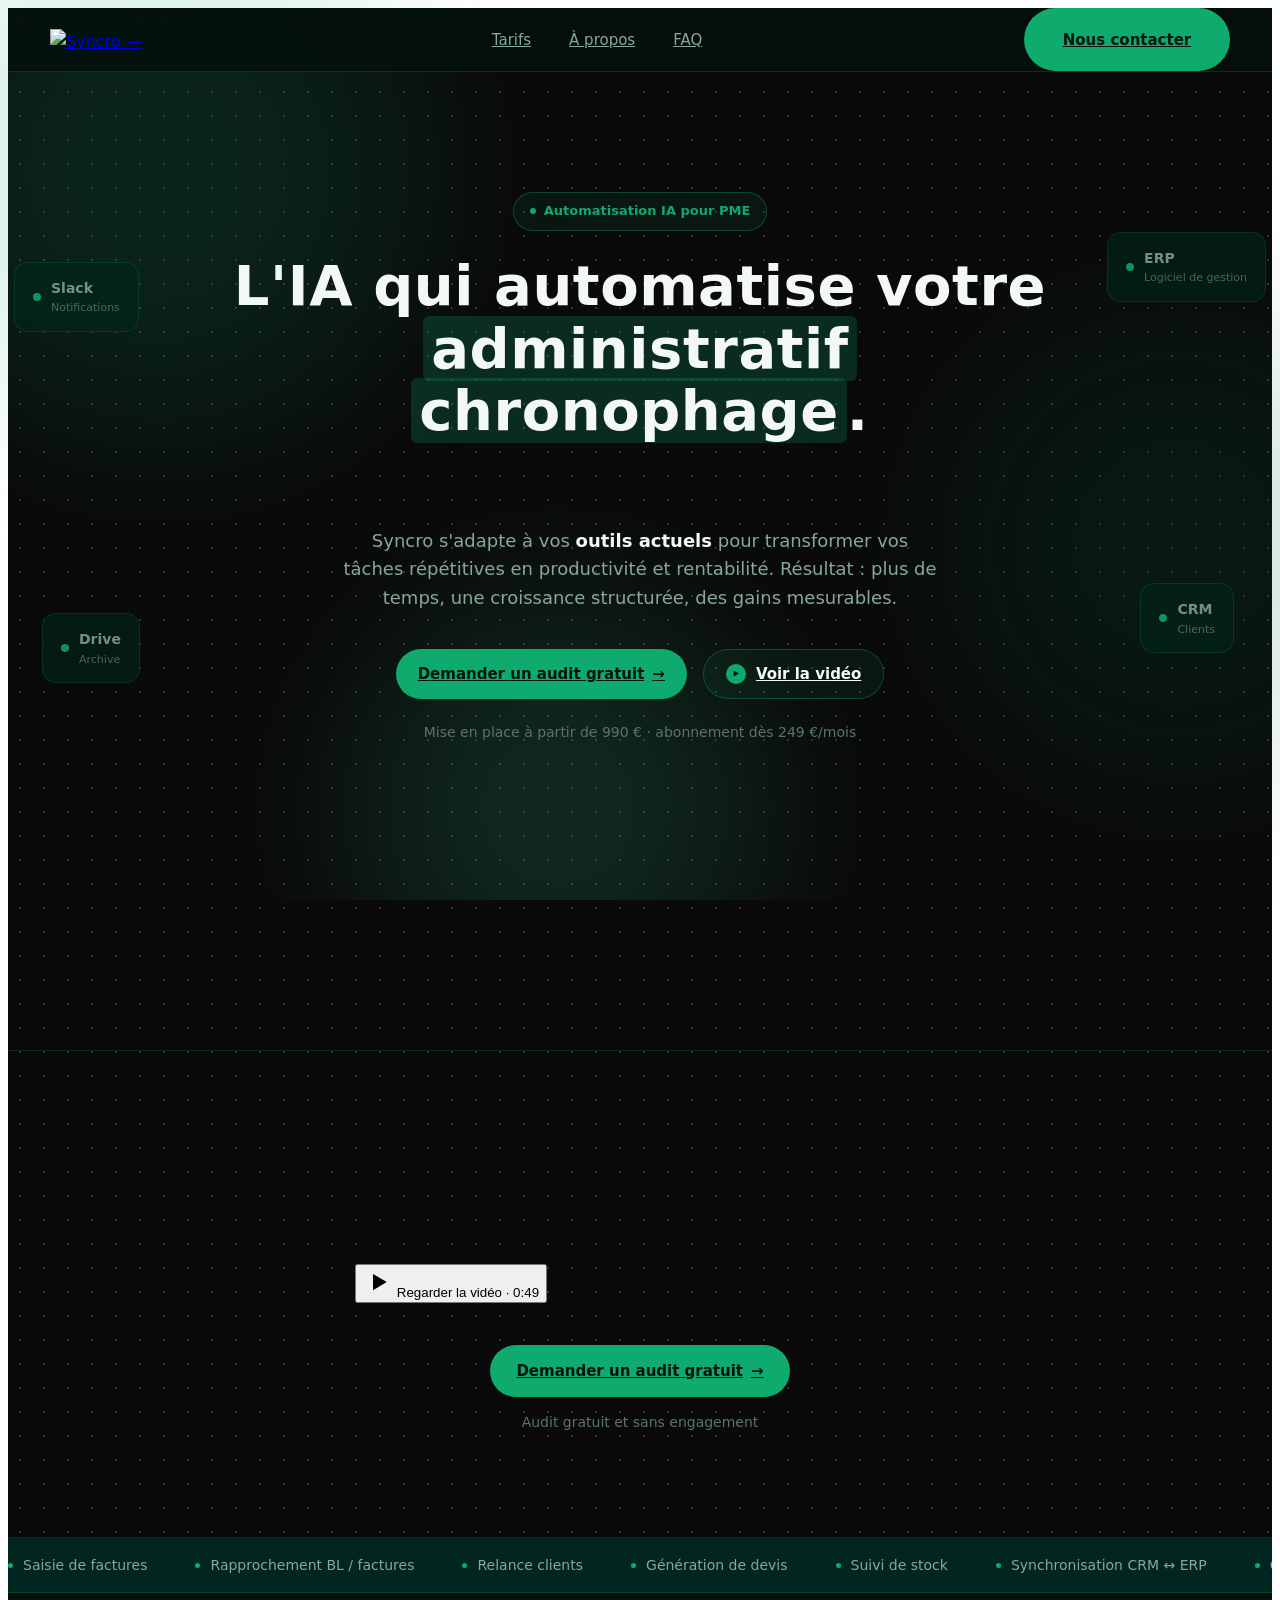
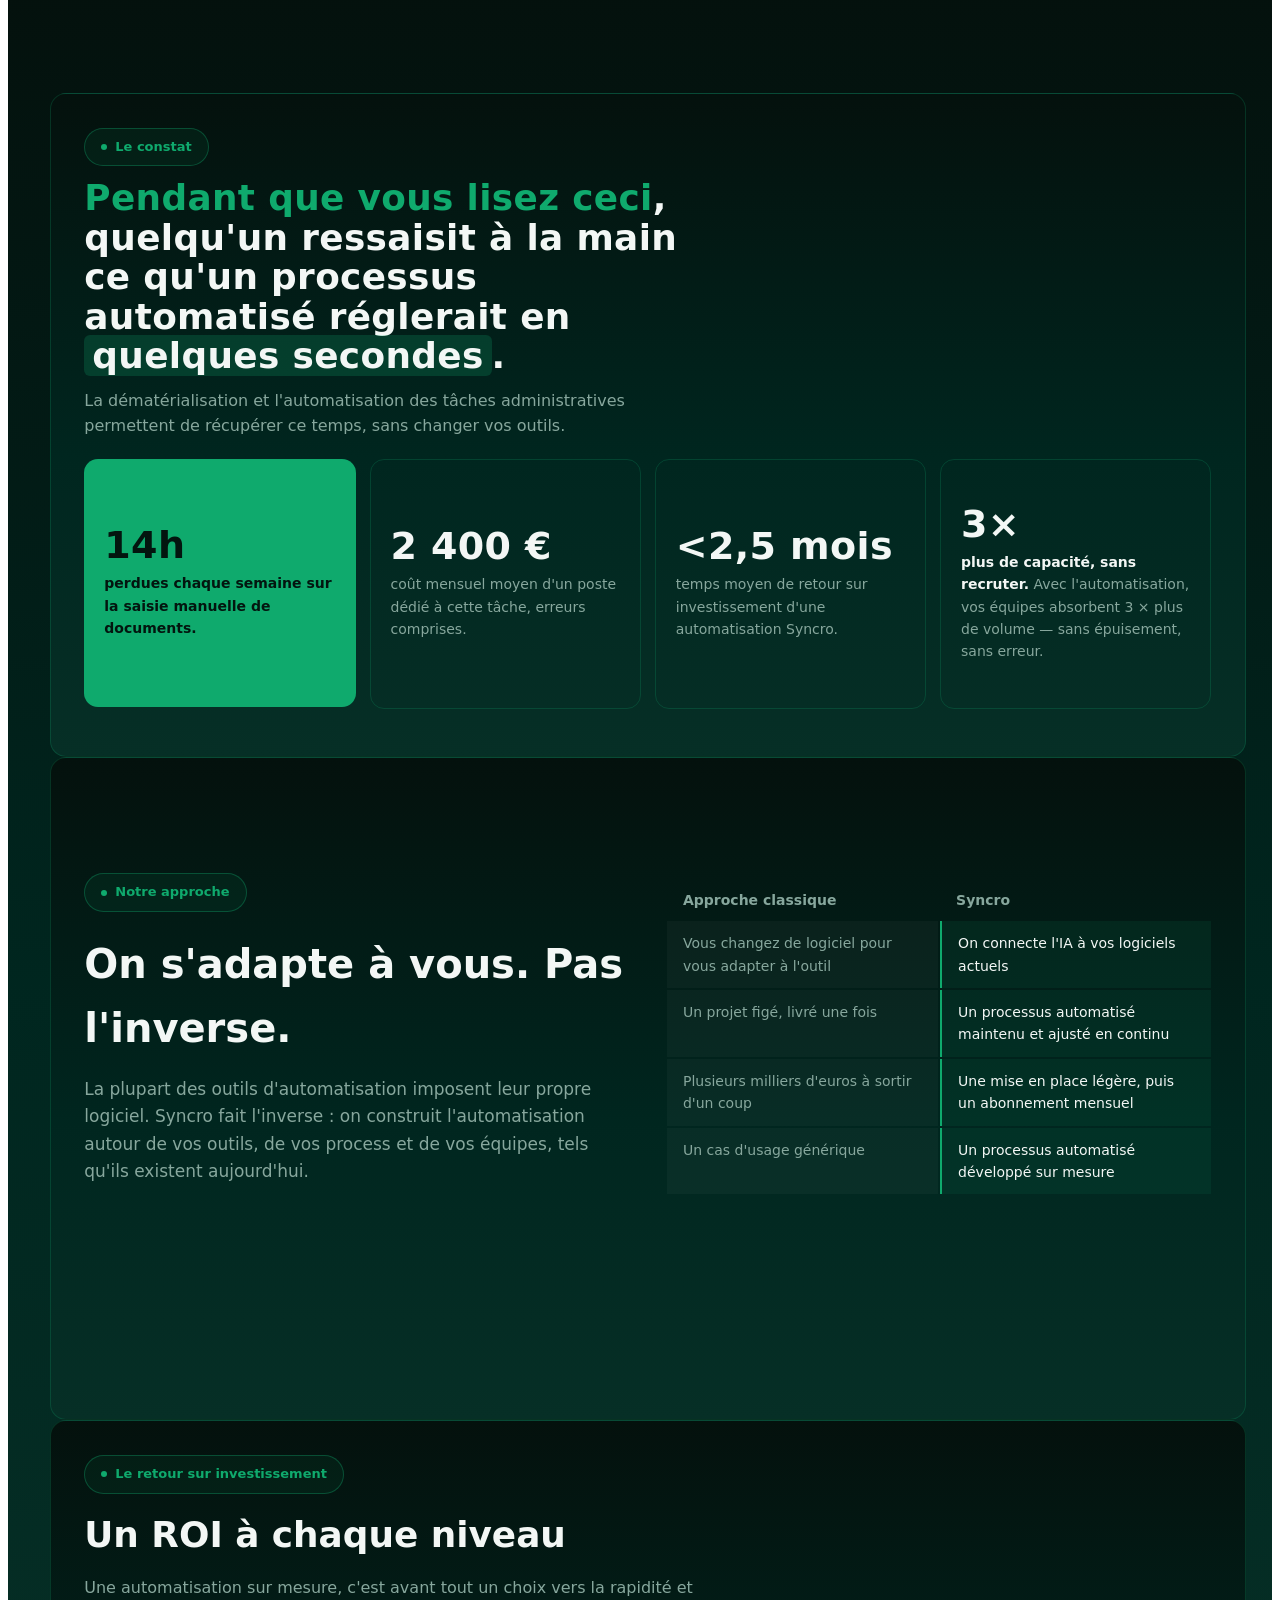
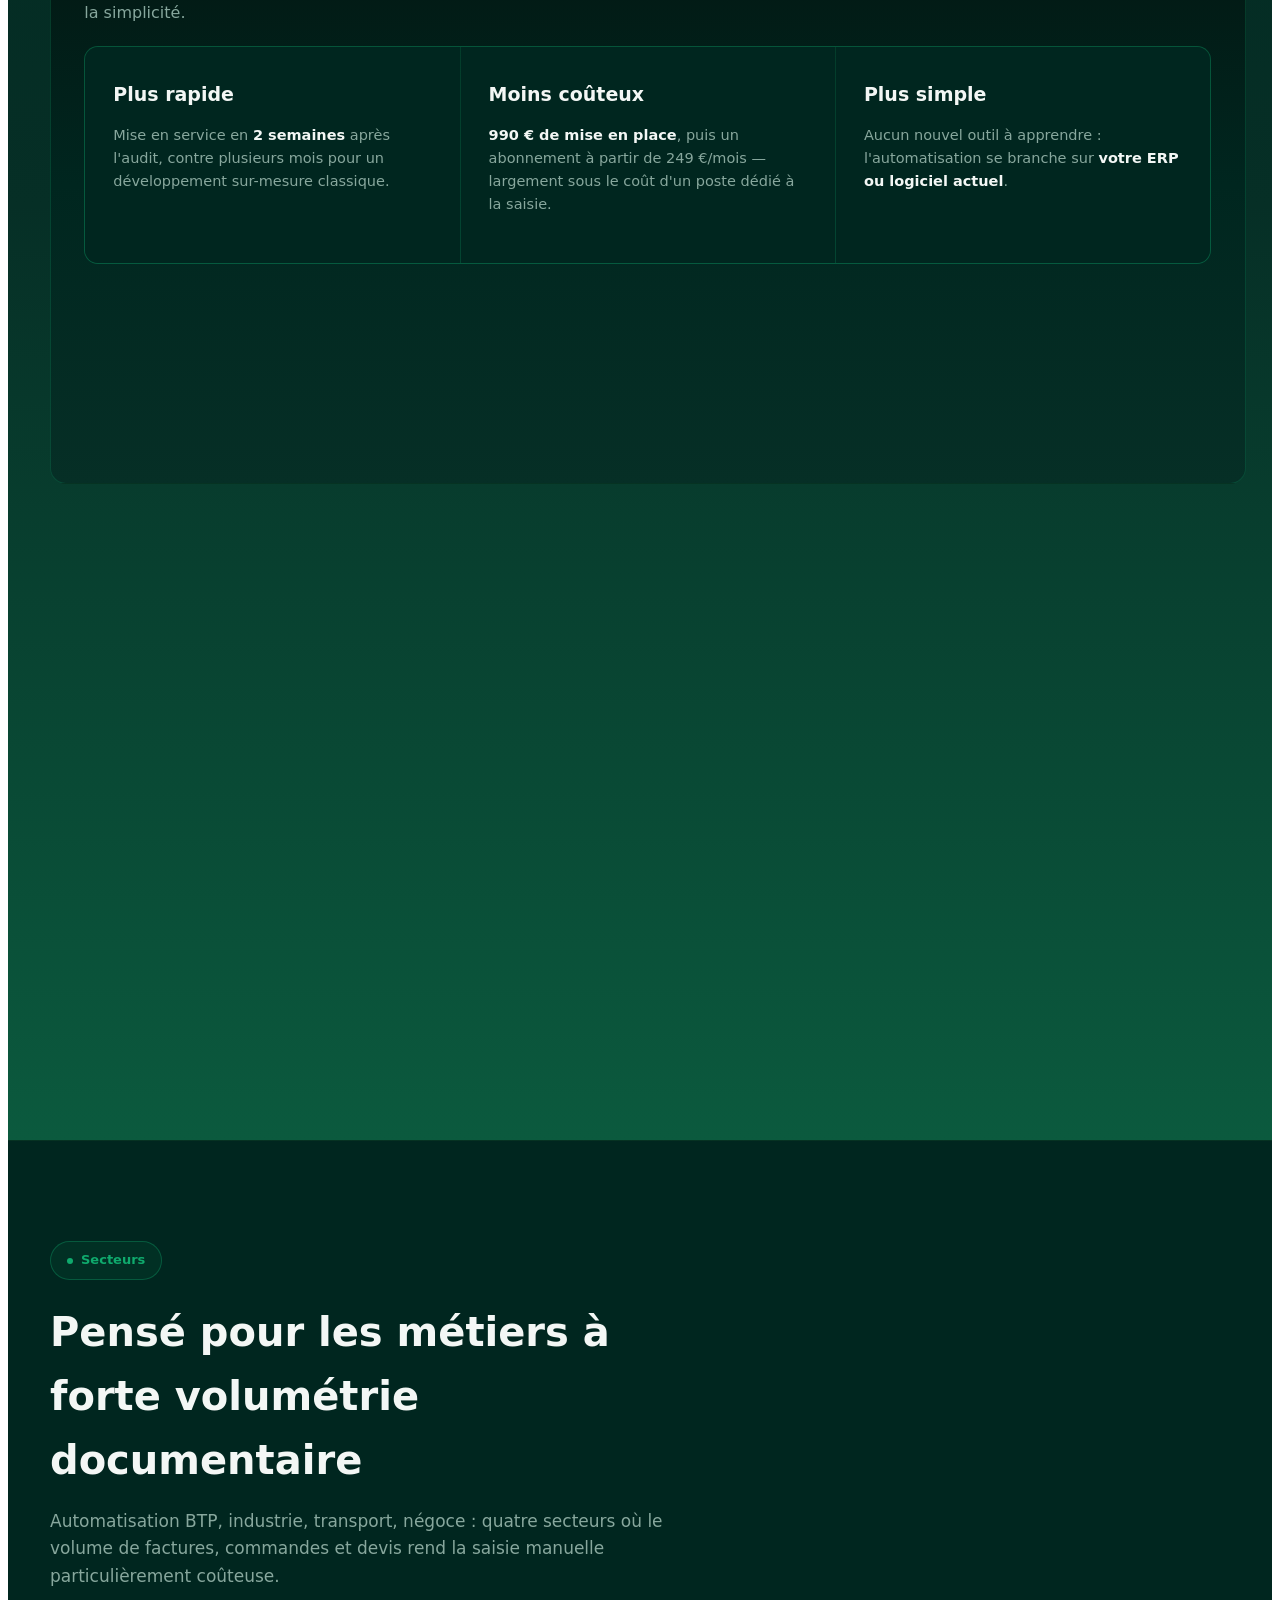
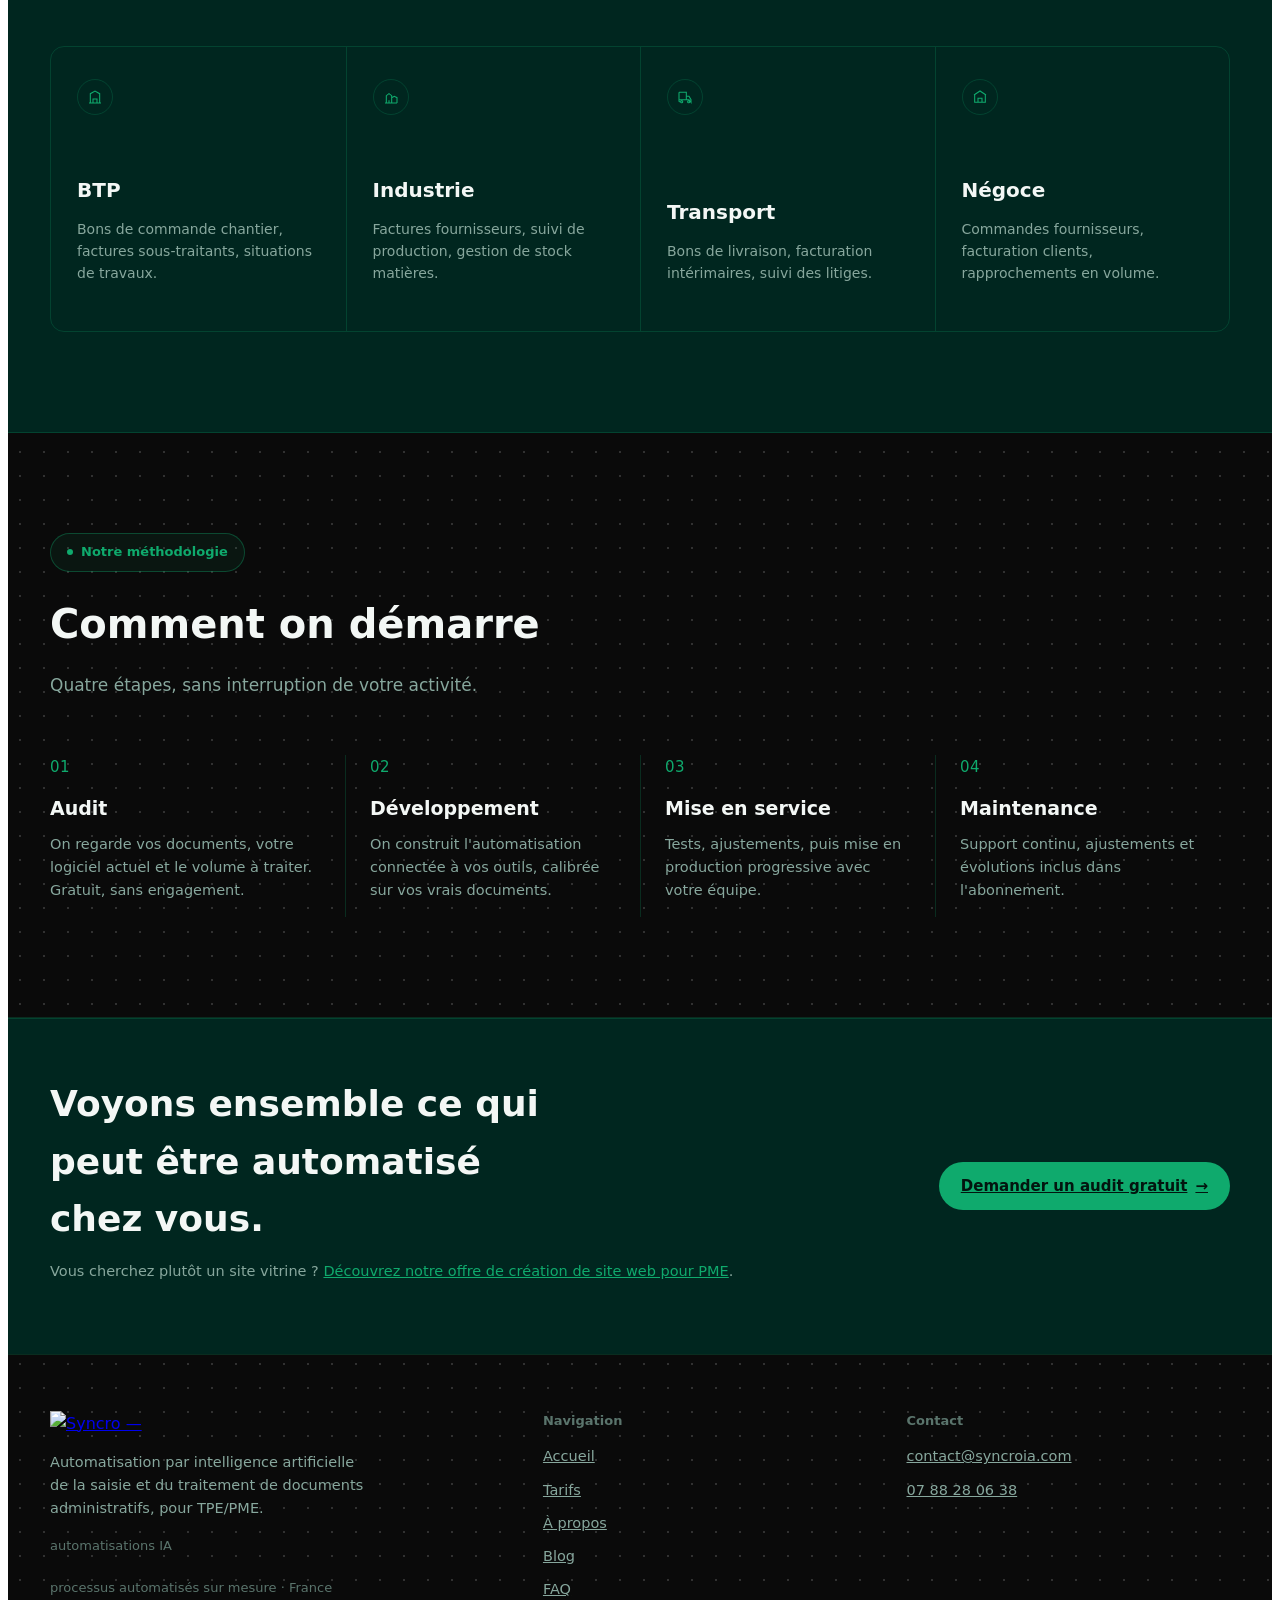
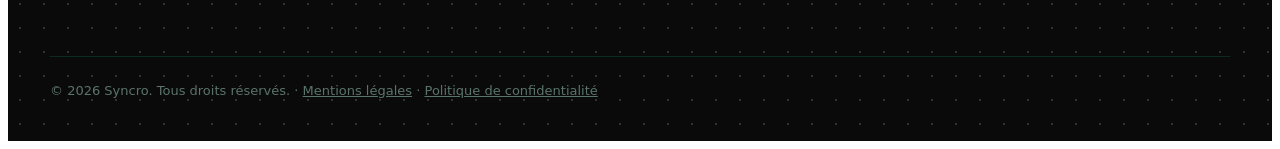
==== commit 17af74d7: "Add files via upload" ====
--- a/site-web-syncro/index.html
+++ b/site-web-syncro/index.html
@@ -90,11 +90,6 @@
     <!-- ================= VSL ================= -->
     <section id="video" style="padding:96px 0 104px;border-bottom:1px solid rgba(15,170,109,0.22);position:relative;">
       <div style="max-width:1180px;margin:0 auto;padding:0 28px;">
-        <div style="max-width:720px;margin:0 auto 44px;text-align:center;">
-          <div style="display:inline-flex;align-items:center;gap:8px;padding:8px 16px;border-radius:100px;border:1px solid rgba(15,170,109,0.35);background:rgba(15,170,109,0.08);font-size:13px;font-weight:600;color:#0faa6d;margin-bottom:20px;"><span style="width:6px;height:6px;border-radius:50%;background:#0faa6d;"></span>Présentation · 49 secondes</div>
-          <h2 style="font-family:'Clash Display','Segoe UI',system-ui,sans-serif;font-weight:600;font-size:clamp(28px,3.2vw,40px);margin:0;">Syncro, expliqué en moins d'une minute</h2>
-          <p style="margin-top:16px;color:#87a79d;font-size:17px;">Factures, devis, bons de commande : voyez comment vos documents passent de la boîte mail à votre logiciel, sans ressaisie.</p>
-        </div>
         <div class="vsl" data-vsl>
           <video preload="metadata" playsinline poster="/assets/video/vsl-syncro-poster.jpg" aria-label="Vidéo de présentation Syncro">
             <source src="/assets/video/vsl-syncro.mp4" type="video/mp4">
@@ -105,10 +100,7 @@
           </button>
           <div class="vsl__end" data-vsl-end hidden>
             <p class="vsl__end-title">Prêt à récupérer ces heures ?</p>
-            <div class="vsl__end-actions">
-              <a href="/contact" class="vsl__cta">Demander un audit gratuit <span>→</span></a>
-              <button type="button" class="vsl__replay" data-vsl-replay>↻ Revoir</button>
-            </div>
+            <button type="button" class="vsl__replay" data-vsl-replay>↻ Revoir</button>
           </div>
         </div>
         <div style="margin-top:40px;display:flex;flex-direction:column;align-items:center;gap:14px;text-align:center;">
